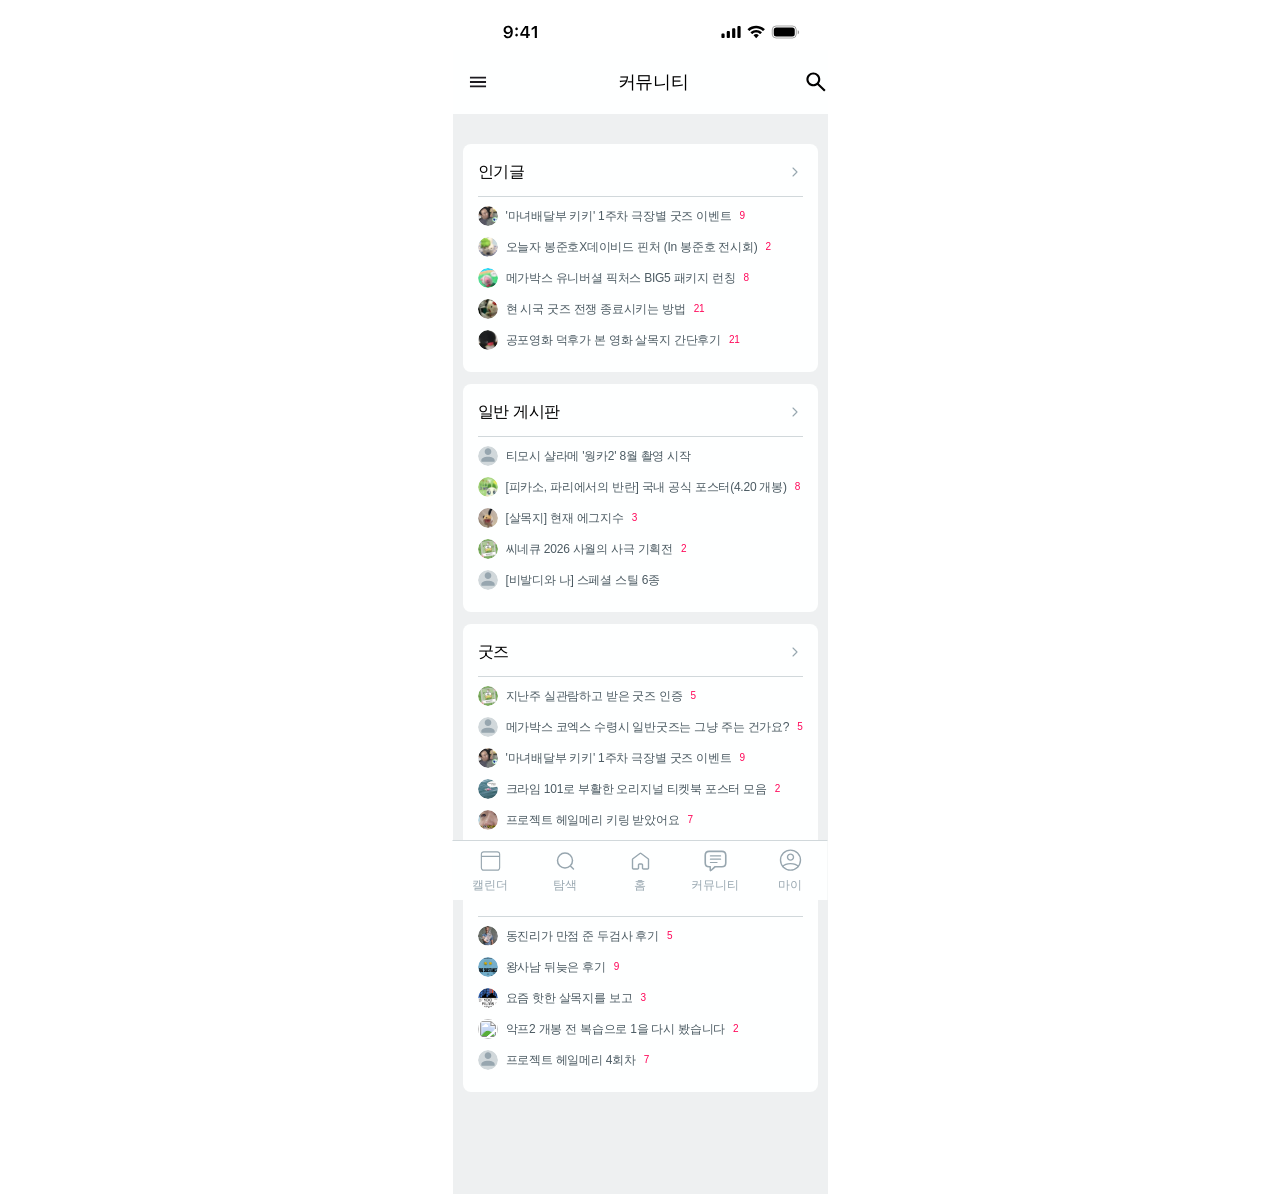
==== community.html @ 3bbf2a90 "design:남은페이지까지 마무리" ====
<!doctype html>
<html lang="ko">
  <head>
    <meta charset="UTF-8" />
    <meta name="viewport" content="width=device-width, initial-scale=1.0" />
    <title>커뮤니티</title>

    <link rel="stylesheet" href="css/style.css" />
    <link
      rel="stylesheet"
      as="style"
      crossorigin
      href="https://cdn.jsdelivr.net/gh/orioncactus/pretendard@v1.3.9/dist/web/static/pretendard.min.css"
    />
  </head>
  <body>
    <section class="community-page">
      <div class="status-bar">
        <img src="assets/icons/statusbar.svg" alt="" class="status-bar" />
      </div>

      <header class="community-header">
        <button type="button" class="menu-btn" aria-label="메뉴">
          <img src="assets/icons/ham.svg" alt="" />
        </button>
        <h1>커뮤니티</h1>

        <button type="button" class="search-btn" aria-label="검색">
          <img src="assets/icons/search2.svg" alt="" />
        </button>
      </header>

      <main class="community-content">
        <section class="board-card popular-card">
          <div class="board-title-row">
            <h2>인기글</h2>
            <a href="#" aria-label="인기글 더보기">
              <img src="assets/icons/chevron-right.svg" alt="" />
            </a>
          </div>

          <ul class="post-list">
            <li>
              <img src="assets/icons/user-2.svg" alt="" class="user-icon" />
              <p>'마녀배달부 키키' 1주차 극장별 굿즈 이벤트</p>
              <span>9</span>
            </li>
            <li>
              <img src="assets/icons/user-3.svg" alt="" class="user-icon" />
              <p>오늘자 봉준호X데이비드 핀처 (In 봉준호 전시회)</p>
              <span>2</span>
            </li>
            <li>
              <img src="assets/icons/user-4.svg" alt="" class="user-icon" />
              <p>메가박스 유니버셜 픽처스 BIG5 패키지 런칭</p>
              <span>8</span>
            </li>

            <li>
              <img src="assets/icons/user-5.svg" alt="" class="user-icon" />
              <p>현 시국 굿즈 전쟁 종료시키는 방법</p>
              <span>21</span>
            </li>

            <li>
              <img src="assets/icons/user-6.svg" alt="" class="user-icon" />
              <p>공포영화 덕후가 본 영화 살목지 간단후기</p>
              <span>21</span>
            </li>
          </ul>
        </section>

        <section class="board-card general-card">
          <div class="board-title-row">
            <h2>일반 게시판</h2>
            <a href="#" aria-label="일반 게시판 더보기">
              <img src="assets/icons/chevron-right.svg" alt="" />
            </a>
          </div>

          <ul class="post-list">
            <li>
              <img src="assets/icons/user-7.svg" alt="" class="user-icon" />
              <p>티모시 샬라메 '웡카2' 8월 촬영 시작</p>
            </li>
            <li>
              <img src="assets/icons/user-8.svg" alt="" class="user-icon" />
              <p>[피카소, 파리에서의 반란] 국내 공식 포스터(4.20 개봉)</p>
              <span>8</span>
            </li>
            <li>
              <img src="assets/icons/user-9.svg" alt="" class="user-icon" />
              <p>[살목지] 현재 에그지수</p>
              <span>3</span>
            </li>

            <li>
              <img src="assets/icons/user-10.svg" alt="" class="user-icon" />
              <p>씨네큐 2026 사월의 사극 기획전</p>
              <span>2</span>
            </li>

            <li>
              <img src="assets/icons/user-7.svg" alt="" class="user-icon" />
              <p>[비발디와 나] 스페셜 스틸 6종</p>
            </li>
          </ul>
        </section>
        <section class="board-card goods-card">
          <div class="board-title-row">
            <h2>굿즈</h2>
            <a href="#" aria-label=" 굿즈 더보기">
              <img src="assets/icons/chevron-right.svg" alt="" />
            </a>
          </div>

          <ul class="post-list">
            <li>
              <img src="assets/icons/user-10.svg" alt="" class="user-icon" />
              <p>지난주 실관람하고 받은 굿즈 인증</p>
              <span>5</span>
            </li>
            <li>
              <img src="assets/icons/user-7.svg" alt="" class="user-icon" />
              <p>메가박스 코엑스 수령시 일반굿즈는 그냥 주는 건가요?</p>
              <span>5</span>
            </li>
            <li>
              <img src="assets/icons/user-2.svg" alt="" class="user-icon" />
              <p>'마녀배달부 키키' 1주차 극장별 굿즈 이벤트</p>
              <span>9</span>
            </li>

            <li>
              <img src="assets/icons/user-12.svg" alt="" class="user-icon" />
              <p>크라임 101로 부활한 오리지널 티켓북 포스터 모음</p>
              <span>2</span>
            </li>

            <li>
              <img src="assets/icons/user-13.svg" alt="" class="user-icon" />
              <p>프로젝트 헤일메리 키링 받았어요</p>
              <span>7</span>
            </li>
          </ul>
        </section>

        <section class="board-card review-card">
          <div class="board-title-row">
            <h2>영화 후기</h2>
            <a href="#" aria-label=" 후기 더보기">
              <img src="assets/icons/chevron-right.svg" alt="" />
            </a>
          </div>

          <ul class="post-list">
            <li>
              <img src="assets/icons/user-17.svg" alt="" class="user-icon" />
              <p>동진리가 만점 준 두검사 후기</p>
              <span>5</span>
            </li>
            <li>
              <img src="assets/icons/user-14.svg" alt="" class="user-icon" />
              <p>왕사남 뒤늦은 후기</p>
              <span>9</span>
            </li>
            <li>
              <img src="assets/icons/user-15.svg" alt="" class="user-icon" />
              <p>요즘 핫한 살목지를 보고</p>
              <span>3</span>
            </li>

            <li>
              <img src="assets/icons/user-16.svg" alt="" class="user-icon" />
              <p>악프2 개봉 전 복습으로 1을 다시 봤습니다</p>
              <span>2</span>
            </li>

            <li>
              <img src="assets/icons/user-7.svg" alt="" class="user-icon" />
              <p>프로젝트 헤일메리 4회차</p>
              <span>7</span>
            </li>
          </ul>
        </section>
      </main>
    </section>
    <nav class="bottom-nav">
      <a href="#" class="bottom-nav-item">
        <img src="assets/icons/calendar-icon.svg" alt="" />
        <span>캘린더</span>
      </a>

      <a href="recommend.html" class="bottom-nav-item">
        <img src="assets/icons/search-icon.svg" alt="" />
        <span>탐색</span>
      </a>

      <a href="home.html" class="bottom-nav-item">
        <img src="assets/icons/home-icon.svg" alt="" />
        <span>홈</span>
      </a>

      <a href="community.html" class="bottom-nav-item">
        <img src="assets/icons/text-bubble-icon.svg" alt="" />
        <span>커뮤니티</span>
      </a>

      <a href="my.html" class="bottom-nav-item">
        <img src="assets/icons/profile-icon.svg" alt="" />
        <span>마이</span>
      </a>
    </nav>
  </body>
</html>
---- css/style.css ----
@import url("https://cdn.jsdelivr.net/gh/orioncactus/pretendard@v1.3.9/dist/web/static/pretendard.min.css");

/* 디자인 토큰 */
:root {
  /* colors */
  /* primary */
  --pink-100: #ffd1e0;
  --pink-200: #ff9ebe;
  --pink-300: #ff6b9c;
  --pink-400: #ff3388;
  --pink-500: #ff0558;
  --pink-600: #d10045;

  --pink-700: #9e0034;
  --pink-800: #6b0024;
  --pink-900: #380013;

  /* secondary */
  --green-100: #feffff;
  --green-200: #d2f6f8;
  --green-300: #a6edf1;
  --green-400: #7ae4ea;
  --green-500: #4edce3;
  --green-600: #23d2db;
  --green-700: #1ca8af;
  --green-800: #157e83;
  --green-900: #0e5457;

  /* neutral */
  --neutral-50: #f5f5f5;
  --neutral-100: #eef0f1;
  --neutral-200: #d1d8db;
  --neutral-300: #b4bfc5;
  --neutral-400: #97a6af;
  --neutral-500: #7a8e99;
  --neutral-600: #62747e;
  --neutral-700: #4b5a62;
  --neutral-800: #353f45;
  --neutral-900: #1f2528;

  /* semantic */
  --error-default: #ff4d4d;
  --error-bg: #ffe5e5;
  --error-text: #b34d4d;
  --warning-default: #ff9933;
  --warning-bg: #fff2e5;
  --warning-text: #f2800d;
  --success-default: #4caf50;
  --success-bg: #eaf6eb;
  --sucesss-text: #3d8b40;
  --accent-default: #e61e60;
  --accent-soft: #f07aa1;
  --accent-text: #bc154c;
  --caution-default: #ffe91d;
  --caution-bg: #fffacf;
  --caution-text: #000;
  --info-default: #3184df;
  --info-bg: #e2edfa;
  --info-text: #175293;

  /* spacing */
  --spacing-4: 4px;
  --spacing-8: 8px;
  --spacing-12: 12px;
  --spacing-16: 16px;
  --spacing-20: 20px;
  --spacing-24: 24px;

  /* font size */
  --size-xxs: 8px;
  --size-xs: 10px;
  --size-sm: 12px;
  --size-md: 14px;
  --size-lg: 16px;
  --size-xl: 18px;
  --size-2xl: 20px;
  --size-2xl: 22px;
  --size-3xl: 24px;
  --size-4xl: 26px;
  --size-5xl: 28px;
  --size-6xl: 30px;
  --size-7xl: 32px /* System Token */ /* Background */
    --color-bg-primary: var(--gray-50);
  --color-bg-inverse: var(--gray-900);

  /* Text */
  --color-text-primary: var(--gray-900);
  --color-text-inverse: var(--gray-50);

  /* responsive */
  /* layout spacing */
  --layout-padding-sm: 16px;
  --layout-padding-md: 24px;

  /* container */
  --container-max: 1280px;
}

/* typography */
.heading-1 {
  font-size: var(--size-5xl);
  font-weight: 700;
  line-height: 30px;
  letter-spacing: -0.02em;
}
.heading-2 {
  font-size: var(--size-3xl);
  font-weight: 600;
  line-height: 36px;
  letter-spacing: -0.02em;
}
.heading-3 {
  font-size: var(--size-xl);
  font-weight: 500;
  line-height: 26px;
  letter-spacing: -0.02em;
}
.body {
  font-size: var(--size-lg);
  font-weight: 400;
  line-height: 24px;
  letter-spacing: -0.02em;
}
.caption {
  font-size: var(--size-md);
  font-weight: 400;
  line-height: 20px;
  letter-spacing: -0.02em;
}

.sm {
  font-size: var(--size-sm);
  font-weight: 400;
  line-height: 16px;
  letter-spacing: -0.02em;
}

.xs {
  font-size: var(--size-xs);
  font-weight: 400;
  line-height: 12px;
  letter-spacing: -0.02em;
}

.xxs {
  font-size: var(--size-xxs);
  font-weight: 400;
  line-height: 10px;
  letter-spacing: -0.02em;
}

/* css 리셋 */

* {
  margin: 0;
  padding: 0;
  box-sizing: border-box;
}

html {
}
body,
button {
  overflow-x: hidden;
  font-size: var(--size-md);
  color: var(--caution-text);
  background-color: var(--color-bg-primary);
  font-family: "Pretendard", sans-serif;
}
ul,
li {
  list-style: none;
}
a {
  color: inherit;
  text-decoration: none;
}

img {
  display: block;
  width: 100%;
  height: 100%;
  object-fit: cover;
  border: 0;
}
/* Component Token */
/* Layout */
.layout {
  position: relative;
  width: 100%;
  min-height: 100vh;
  display: flex;
  align-items: center;
  flex-direction: column;
}

.container {
  position: relative;
  width: 100%;
  max-width: var(--container-max);
  flex: 1;
  padding: 0 16px;
  background-color: #feffff;
}

.card-container {
  display: grid;
  grid-template-columns: 1fr;
  gap: var(--spacing-16);
}
/* .thumbnail {
  overflow: hidden;
  /* min-width: 350px; */
/* min-height: 320px; 
  aspect-ratio: 350/320;
  border-radius: var(--spacing-4);
} */

/* .card-thumbnail {
  overflow: hidden;
  aspect-ratio: 115/165;
} */

@media screen and (min-width: 768px) {
  .container {
    padding: 0 24px;
  }
  /* 
  .card-container {
    grid-template-columns: repeat(3, 1fr);
    gap: var(--spacing-20);
  } */
}
@media screen and (min-width: 1024px) {
  .container {
    padding: 0 40px;
  }
}

/* button */
/* .btn { */
/* 기본 스타일 제거 */
/* appearance: none;
  -webkit-appearance: none;
  -moz-appearance: none;

  border: none;
  background: none;
  padding: 0;
  margin: 0; */
/* cursor: pointer; */
/* background-color: var(--pink-500);
  color: var(--neutral-100);
  padding: var(--spacing-16) var(--spacing-12);
  border-radius: var(--spacing-12);
  width: 100%;
  font-weight: 500;
}
button:focus-visible {
  outline: 2px solid #523dee;
  outline-offset: 2px;
} */

/* 비활성 상태 */
/* button:disabled {
  opacity: 0.5;
  cursor: not-allowed;
} */

.login-wrap {
  width: 100%;
  max-width: 375px;
  min-height: 812px;
  margin: 0 auto;
  background: #e80e57;
}

.hero {
  position: relative;
  height: 610px;
  background:
    linear-gradient(180deg, rgba(0, 0, 0, 0) 0%, rgba(0, 0, 0, 0.2) 89%),
    #f0065d;
  display: flex;
  flex-direction: column;
  align-items: center;
}

.login-title {
  color: var(--green-100);
  margin-top: 83px;
}
.logo {
  margin-top: 116px;
  display: flex;
  flex-direction: column;
  align-items: center;
}
.hero-logo {
  width: 200px;
  height: 160px;
  object-fit: contain;
  display: block;
}
.hero-login-text {
  margin: 0;
  width: 100%;
  text-align: center;
  color: var(--green-100);
}

.login-actions {
  background: #ffffff;
  padding: 18px 18px 16px 18px;
}

.login-btn {
  width: 100%;
  max-width: 345px;
  height: 40px;
  border: none;
  border-radius: var(--spacing-4);
  display: flex;
  align-items: center;
  justify-content: center;
  position: relative;
  font-size: 12px;
  font-weight: 700;
  cursor: pointer;
  margin: 0 auto 8px;
}
.login-btn.kakao {
  background: var(--caution-default);
  color: (var(--caution-text));
}
.btn-icon {
  position: absolute;
  left: 10px;
  width: 16px;
  height: 15px;
}

.login-btn span {
  display: inline-block;
}
.login-btn.google,
.login-btn.email {
  background: #ffffff;
  color: var(--caution-text);
  border: 0.5px solid var(--neutral-300);
}
.login-btn.option {
  background: #ffffff;
}

/* onboarding */
.onboarding {
  width: 100%;
  max-width: 375px;
  min-height: 812px;
  margin: 0 auto;
  background: #ffffff;
  display: flex;
  flex-direction: column;
  align-items: center;
  text-align: center;
}

.status-bar {
  width: 100%;
  /* align-self: stretch; */
  padding: 0 14px;
}

.status-bar img {
  display: block;
  width: 100%;
  height: auto;
}
.onboarding-logo {
  width: 234px;
  height: auto;
  /* object-fit: contain; */
  display: block;
}
.onboarding-title {
  margin-top: 39px;
}

.onboarding-text {
  color: var(--neutral-500);
}

.onboarding-actions {
  width: 100%;
  margin-top: 86px;
  display: flex;
  flex-direction: column;
  gap: 16px;
  padding: 0 17px 0 18px;
}

.signup,
.guest {
  width: 100%;
  height: 48px;
  border: none;
  border-radius: var(--spacing-24);
  font-size: var(--size-xl);
  font-weight: 400;
  line-height: 24px;
  letter-spacing: -0.02em;
}

.signup {
  background: var(--pink-500);
  color: var(--green-100);
}

.guest {
  background: var(--green-100);
  color: var(--caution-text);
}

/* signup */
.signup-page {
  width: 100%;
  max-width: 375px;
  min-height: 812px;
  margin: 0 auto;
  padding: 0 20px 101px;
  background: #ffffff;
}
.signup-title {
  text-align: center;
  margin-top: 30px;
}
.signup-form {
  margin-top: 30px;
}
.form-group + .form-group {
  margin-top: 10px;
}
.form-label {
  display: block;
  font-size: var(--size-md);
  font-weight: 300;
  line-height: 20px;
  letter-spacing: -0.02em;
}
.password-wrap {
  position: relative;
}

.password-wrap.form-input {
  padding-right: 6px;
}
.toggle-password {
  display: none;
  position: absolute;
  top: 50%;
  right: 12px;
  transform: translateY(-50%);
  border: none;
  background: transparent;
  color: var(--neutral-500);
  font-size: var(--size-sm);
  cursor: pointer;
}

.eye-icon {
  display: block;
  width: 16px;
  height: 16px;
}

.password-wrap.has-value .toggle-password {
  display: block;
}
.form-input {
  width: 100%;
  height: 40px;
  border: none;
  border-radius: var(--spacing-4);
  background: var(--neutral-100);
  padding-left: 6px;
  color: var(--caution-text);
  font-size: var(--size-sm);
  line-height: 16px;
  letter-spacing: -0.02em;
}

.form::placeholder {
  color: var(--neutral-400);
}
.form-input:focus {
  outline: none;
  border: 1px solid var(--pink-500);
  background: #ffffff;
}
.input-row {
  display: grid;
  grid-template-columns: 1fr 120px;
  gap: 21px;
}

/* .form-btn:disabled,
.submit-btn:disabled {
  height: 40px;
  border-radius: var(--spacing-4);
  background: var(--green-100);
  color: var(--caution-text);
  cursor: not-allowed;
  border: none;
} */

.form-btn:not(:disabled),
.submit-btn:not(:disabled) {
  background: var(--pink-500);
  color: var(--green-100);
  cursor: pointer;
  border: none;
  border-radius: var(--spacing-4);
}

.submit-btn {
  width: 100%;
  height: 48px;
  margin-top: 66px;
  border: none;
  border-radius: var(--spacing-4);
  background: var(--neutral-100);
  color: var(--neutral-400);
  font-size: 16px;
  font-weight: 400;
  line-height: 24px;
  letter-spacing: -0.02em;
}
.password-message,
.email-message,
.birth-message,
.phone-message,
.password-rule-message {
  margin-top: 6px;
  font-size: 12px;
  color: var(--pink-500);
  text-align: left;
}

/* home */

.home {
  width: 100%;
  max-width: 375px;
  min-height: 100vh;
  margin: 0 auto;
  padding-bottom: 72px;
  background: var(--green-100);
}
.status-bar {
  padding: 0;
}
.status-bar img {
  width: 100%;
  display: block;
  height: auto;
}

.home-header {
  position: relative;
  height: 30px;
  display: flex;
  align-items: center;
  justify-content: center;
}

.home-title {
  color: #000;
  font-size: var(--size-xl);
  font-weight: 600;
}
.alarm-btn {
  position: relative;
  left: 146px;
  border: none;
  background: none;
  padding: 4;
  cursor: pointer;
}

.alarm-btn img {
  display: block;
  width: 16px;
  height: 18px;
}

.home-main {
}

.hero-banner {
  position: relative;
  margin: 8px 12px 0 13px;
  border-radius: var(--spacing-4);
  overflow: hidden;
}
.hero-banner-image {
  display: block;
  width: 100%;
  height: 320px;
  object-fit: cover;
}

.hero-banner-content {
  position: absolute;
  inset: 0;
  z-index: 1;
  display: flex;
  flex-direction: column;
  align-items: center;
  justify-content: center;
}

.hero-poster {
  width: 115px;
  height: 165px;
  border-radius: var(--spacing-4);
  object-fit: cover;
}

.hero-text {
  position: absolute;
  left: 15px;
  bottom: 17px;
  color: var(--green-100);
}
.hero-title {
  font-size: var(--size-lg);
  font-weight: 500;
  line-height: 24px;
  letter-spacing: -0.02em;
}
.star-icon {
  width: 12px;
  height: 12px;
  display: block;
  transform: translateY(1px);
}

.hero-desc {
  font-size: var(--size-sm);
  font-weight: 300;
  line-height: 16px;
  letter-spacing: -0.02em;
  display: flex;
  align-items: center;
  gap: 2px;
  white-space: nowrap;
}

.quick-menu {
  display: grid;
  grid-template-columns: repeat(4, 1fr);
  margin: 20px 30px 0px 30px;
  gap: 60px;
}

.quick-item {
  font-family: "Pretendard", sans-serif;
  display: flex;
  flex-direction: column;
  align-items: center;
  border: none;
  background: none;
}

.quick-icon {
  width: 34px;
  height: 34px;
  aspect-ratio: 1/1;
  height: auto;
  object-fit: contain;
}

.quick-item span {
  font-size: 10px;
  line-height: 12px;
  letter-spacing: -0.02em;
  /* align-items: center; */
  /* justify-content: center; */
}

.movie-section {
  margin: 40px 0 0 15px;
}

.section-header {
  display: flex;
  align-items: center;
  justify-content: space-between;
}

.section-title {
  font-size: var(--size-lg);
  font-weight: 500;
  line-height: 24px;
  letter-spacing: -0.02em;
}

.section-more-btn {
  border: none;
  background: none;
  padding: 6px 9px 6px 9px;
  cursor: pointer;
}

.section-more-icon {
  display: block;
  width: 6px;
  height: 12px;
}
.movie-list {
  display: flex;
  gap: 7px;
  margin-top: 12px;
  overflow-x: auto;
  scrollbar-width: none;
}

.movie-list::-webkit-scrollbar {
  display: none;
}

.movie-card {
  flex: 0 0 110px;
}

.movie-thumbnail {
  position: relative;
  width: 100%;
  aspect-ratio: 110/160;
  border-radius: var(--spacing-4);
  overflow: hidden;
}

.movie-rank {
  position: absolute;
  left: 5px;
  bottom: 5px;
  width: 35px;
  height: 20px;
  z-index: 1;
}

.movie-poster {
  display: block;
  width: 100%;
  height: 100%;
  object-fit: cover;
}

.movie-title {
  margin-top: 4px;
  font-size: var(--size-md);
  font-weight: 300;
  line-height: 20px;
  letter-spacing: -0.02em;
}

.movie-info {
  font-size: var(--size-sm);
  font-weight: 300;
  line-height: 16px;
  letter-spacing: -0.02em;
  display: flex;
}

.upcoming-section {
  margin: 40px 15px 0px 15px;
}

.upcoming-card {
  flex: 0 0 110px;
}
.upcoming-thumbnail {
  position: relative;
  width: 100%;
  aspect-ratio: 110px / 160px;
  border-radius: 4px 4px 0 0;
  overflow: hidden;
}

.upcoming-overlay {
  position: absolute;
  left: 0;
  right: 0;
  bottom: 0;
  height: 25px;
  background: #07292b;
  display: flex;
  align-items: center;
  justify-content: space-between;
  border-radius: 0 0 4px 4px;
}

.wish-btn {
  border: none;
  background: none;
  padding: 3px;
  display: flex;
  /* align-items: center;
  justify-content: center; */
  cursor: pointer;
}

.wish-icon {
}

.wish-count {
  font-size: var(--size-sm);
  font-weight: 300;
  line-height: 16px;
  letter-spacing: -0.02em;
  color: var(--green-100);
  padding-right: 5px;
}

.upcoming-date {
  font-size: var(--size-sm);
  font-weight: 300;
  line-height: 16px;
  letter-spacing: -0.02em;
  color: var(--pink-500);
}
/* news */
.news-section {
  margin: 40px 15px 0px 15px;
}

.news-card {
  margin-top: 10px;
  border-radius: var(--spacing-4);
  overflow: hidden;
}
.news-image {
  display: block;
  width: 100%;
  height: 190px;
  object-fit: cover;
}
.news-content {
}
.news-category-row {
  display: flex;
  align-items: center;
  margin-top: 10px;
}

.news-category-icon {
  width: 18px;
  height: 18px;
  display: block;
}
.news-category {
  /* font-size: var(--size-sm);
  font-weight: 300;
  line-height: 16px;
  letter-spacing: -0.02em; */
  color: var(--neutral-700);
}

.news-title-row {
  display: flex;
  align-items: center;
}
.news-title-icon {
  width: 18px;
  height: 18px;
}
.news-desc {
  color: var(--neutral-700);
}

/* comment */
.comment-section {
  margin: 40px 15px 0px 15px;
}

.comment-list {
  display: flex;
  gap: 10px;
  overflow-x: auto;
  scrollbar-width: none;
}

.comment-list::-webkit-scrollbar {
  display: none;
}
.comment-card {
  margin-top: 10px;
  flex: 0 0 95%;
  border: 1px solid var(--neutral-200);
  border-radius: var(--spacing-4);
  background: var(--neutral-50);
  height: 165px;
}

.comment-top {
  display: flex;
  align-items: center;
  justify-content: space-between;
}
.comment-user {
  display: flex;
  align-items: center;
  margin: 10px 0 0 10px;
  gap: 4px;
}
.comment-profile {
  width: 20px;
  height: 20px;
  display: block;
}

.comment-rating {
  display: flex;
  align-items: center;

  margin-right: 10px;
}

.rating--star {
  width: 12px;
  height: 12px;
  display: block;
}

.comment-middle {
  display: flex;
  align-items: flex-start;
  gap: 10px;
  margin: 10px 0 0 10px;
}

.comment-poster {
  width: 50px;
  height: 75px;
  object-fit: cover;
  display: block;
  border-radius: var(--spacing-4);
}

.comment-content {
  display: flex;
  flex-direction: column;
  justify-content: center;
}

.comment-movie-title {
  font-weight: 500;
}

.comment-text {
  color: var(--neutral-600);
}
.comment-divider {
  width: 320px;
  margin: 10px auto;
  border-top: 1px solid var(--neutral-200);
}
.comment-bottom {
  margin: 10px 0 0 10px;

  display: flex;
  align-items: center;
}
.comment-meta-btn {
  display: flex;
  align-items: center;
  gap: 3px;
  padding: 2px;
  cursor: pointer;
  border: none;
}

.comment-meta-icon {
  width: 14px;
  height: 14px;
  display: block;
}

.comment-meta-btn span {
  font-size: var(--size-xs);
  font-weight: 300;
  line-height: 12px;
  letter-spacing: -0.02em;
  color: var(--neutral-500);
}

/* event */
.event-section {
  margin: 40px 15px 0px 15px;
}

.event-card {
  margin-top: 15px;
  overflow: hidden;
}
.event-image {
  border-radius: 4px 4px 0 0;
  display: block;
  width: 100%;
  aspect-ratio: 340/165;
  object-fit: cover;
  border: 1px solid var(--neutral-200);
  border-bottom: none;
}
.event-banner-btn {
  position: relative;
  width: 100%;
  height: 35px;
  background: var(--green-700);
  display: flex;
  align-items: center;
  justify-content: space-between;
  border-radius: 0 0 4px 4px;
  border: none;
  padding: 10px;
}

.event-banner-text {
  color: var(--green-100);
  /* padding: 10px; */
}
.event-banner-icon {
  width: 24px;
  height: 24px;
}
/* recommend */

.recommend-cta {
  padding: 0 106px;
  text-align: center;
}

.recommend-cta-title {
  margin-top: 70px;
  font-size: 16px;
  font-weight: 600;
  line-height: 24px;
  letter-spacing: -0.02em;
}

.recommend-cta-btn {
  width: 115px;
  height: 35px;
  border: none;
  border-radius: var(--spacing-4);
  color: var(--green-100);
  background: var(--pink-500);
  cursor: pointer;
  display: block;
  margin: 15px 130px 180px 130px;
}
.bottom-bar {
  position: fixed;
  width: 100%;
  height: 60px;
  max-width: 375px;

  z-index: 1100;
  left: 50%;
  bottom: 0;
  transform: translateX(-50%);
}
.bottom-bar-image {
  display: block;
  width: 100%;
  height: 60px;
}

/* home-second */
.modal-overlay {
  position: fixed;
  inset: 0;
  background: rgba(0, 0, 0, 0.2);
  backdrop-filter: blur(4px);
  -webkit-backdrop-filter: blur(4px);
  display: flex;
  align-items: center;
  justify-content: center;
  z-index: 1000;
}
.login-modal {
  width: 270px;
  height: 120px;
  border-radius: 14px;
  background: var(--green-100);
  overflow: hidden;
}
.login-modal-text {
  padding: 19px 16px 15px 16px;
  text-align: center;
  color: var(--neutral-900);
}
.login-modal-btn {
  width: 100%;
  height: 44px;
  border: none;
  border-top: 0.5px solid rgba(128, 128, 128, 0.55);
  color: var(--info-text);
  font-weight: 400;
}

/* recommend */
.recommend-page {
  width: 100%;
  max-width: 375px;
  min-height: 100vh;
  margin: 0 auto;
}

.rec-header {
  height: 30px;
  padding: 0 0 0 15px;
  display: flex;
  align-items: center;
  gap: 5px;
}
.back-btn {
  border: none;
  background: none;
  padding: 0px;
  width: 20px;
  height: 20px;
  display: flex;
  align-items: center;
  justify-content: center;
}
.back-btn img {
  width: 16px;
  height: 16px;
  display: block;
  object-fit: contain;
}

.rec-header h1 {
  font-size: 18px;
  font-weight: 500;
}

.rec-tabs {
  width: 100%;
  display: flex;
  border-bottom: 1px solid var(--neutral-200);
  margin-top: 25px;

  height: 30px;
}

.rec-tab {
  flex: 1;
  height: 30px;
  margin: 0;
  padding: 0;
  overflow: hidden;
  border: 0;
  background: transparent;

  position: relative;

  display: flex;
  justify-content: center;
  align-items: center;
}

.rec-tab.active::after {
  content: "";
  position: absolute;
  left: 0;
  bottom: -1px;

  width: 100%;
  height: 2px;
  background: #000;
}
/* 
.rec-tabs > button {
  flex: 1;
  border: none;
  position: relative;
  display: flex;
  height: 30px;
  margin: 0;
  padding: 0;
  justify-content: center;
  align-items: center;
}

.rec-tabs > button.rec-tab-active::after {
  width: 100%;
  content: "";
  position: absolute;
  left: 0;
  bottom: -1px;

  height: 2px;
  background: #000;
} */

.rec-filter {
  display: flex;
  gap: 10px;
  padding: 15px 0px 15px 15px;
}
.rec-filter button {
  display: flex;
  align-items: center;
  justify-content: center;
  width: 80px;
  height: 30px;
  border: none;
  border-radius: var(--spacing-8);
  background: var(--neutral-50);
  color: var(--neutral-800);
}

.rec-filter button img {
  width: 16px;
  height: 12px;
}

.rec-toggle {
  display: flex;
  align-items: center;
  gap: 6px;
  padding: 0px 0 0 15px;
}
.rec-toggle input {
  display: none;
}

.toggle-text {
  display: flex;
}
.toggle-ui {
  position: relative;
  width: 30px;
  height: 15px;
  border-radius: var(--spacing-8);
  background: #d9d9d9;
}

.toggle-ui::before {
  content: "";
  position: absolute;
  width: 11px;
  height: 11px;
  left: 2px;
  top: 2px;
  border-radius: 50%;
  background: var(--green-100);
  transition: 0.2s;
}
.rec-toggle input:checked + .toggle-ui {
  background: var(--info-default);
}

.rec-toggle input:checked + .toggle-ui::before {
  transform: translateX(14px);
}

.rec-title {
  padding: 28px 0 15px 15px;
  font-size: 18px;
  font-weight: 600;
  line-height: 26px;
  letter-spacing: -0.02em;
}

.rec-list {
  display: flex;
  flex-direction: column;
  gap: 15px;
  padding: 0 15px;
}

.rec-card {
  border: 1px solid var(--neutral-200);
  border-radius: var(--spacing-8);
  overflow: hidden;
  background: var(--neutral-50);
}

.rec-thumb {
  position: relative;
  height: 195px;
}

.rec-thumb img {
  width: 100%;
  height: 100%;
  display: block;
  object-fit: cover;
  border: none;
  border-radius: 8px 8px 0 0;
}
.score-badge {
  position: absolute;
  left: 15px;
  bottom: 15px;
  width: 65px;
  height: 20px;
  display: flex;
  overflow: hidden;
  border-radius: var(--spacing-4);
}

.score-badge span {
  width: 50%;
  display: flex;
  align-items: center;
  justify-content: center;
}

.score-badge span:first-child {
  background: var(--green-100);
  color: var(--pink-500);
  font-size: var(--size-sm);
  font-weight: 300;
  line-height: 16px;
  letter-spacing: -0.02em;
}
.score-badge span:last-child {
  background: var(--pink-500);
  color: var(--green-100);
  font-size: var(--size-sm);
  font-weight: 300;
  line-height: 16px;
  letter-spacing: -0.02em;
}

.rec-card-body {
  padding: 15px 15px 25px 15px;
  display: flex;
  justify-content: space-between;
  align-items: flex-start;
}

.rec-card-body h3 {
  font-size: var(--size-lg);
  font-weight: 400;
  line-height: 24px;
  letter-spacing: -0.02em;
}

.rec-card-body p {
  color: var(--neutral-400);
}

.bookmark-btn {
  width: 16px;
  height: 16px;
  border: none;
  background: none;
}

.reason-list {
  padding: 0 20px 28px 20px;
  display: flex;
  flex-direction: column;
  gap: 14px;
}

.reason-list li {
  display: flex;
  align-items: center;
  gap: 5px;
  font-size: var(--size-sm);
  font-weight: 300;
  line-height: 16px;
  letter-spacing: -0.02em;
  color: var(--neutral-600);
}

.user-icon {
  flex-shrink: 0;
  width: 22px;
  height: 22px;
  border-radius: 999px;
  display: inline-flex;
  align-items: center;
  justify-content: center;
}
.reason-icon-tag {
  flex-shrink: 0;
  width: 22px;
  height: 22px;
  border-radius: 999px;
  display: inline-flex;
  align-items: center;
  justify-content: center;
  background-color: var(--pink-500);
  color: var(--green-100);
  font-size: var(--size-lg);
}
.tag-cta {
  padding: 114px 16px 0;
  text-align: center;
}

.tag-cta p {
  font-size: 16px;
  font-weight: 400;
  color: #111;
  margin-bottom: 14px;
}

.tag-cta button {
  width: 115px;
  height: 35px;
  border: 0;
  border-radius: 4px;
  background: var(--pink-500);
  color: var(--green-100);
  font-size: 14px;
  font-weight: 400;
  margin-bottom: 90px;
}

/* detail=page */
.detail-page {
  width: 100%;
  max-width: 375px;
  min-height: 100vh;
  margin: 0 auto;
  padding-bottom: 90px;
  background-color: var(--neutral-100);
}

.detail-hero {
  position: relative;
  height: 200px;
  overflow: hidden;
}

.hero-bg {
  width: 100%;
  height: 100%;
  display: block;
  object-fit: cover;
}

.hero-top {
  position: absolute;
  top: 0px;
  left: 0px;
  right: 0px;
}
.status-bar {
  width: 100%;
  display: block;
}
.hero-nav {
  padding: 0 15px;
  display: flex;
  justify-content: space-between;
  align-items: center;
}
.hero-nav button {
  border: none;
  padding: 4px;
}
.hero-nav img {
  width: 16px;
  height: 16px;
}

.poster-img {
  width: 65px;
  height: 95px;
  border-radius: 4px;
  object-fit: cover;
}
.hero-info {
  position: absolute;
  left: 15px;
  bottom: 15px;
  z-index: 2;
  display: flex;
  align-items: flex-end;
  gap: 6px;
}
.movie-title-box h1 {
  font-size: var(--size-lg);
  font-weight: 400;
  line-height: 24px;
  letter-spacing: -0.02em;
  color: var(--green-100);
}
.movie-title-box p {
  font-size: var(--size-xs);
  font-weight: 300;
  line-height: 12px;
  letter-spacing: -0.02em;
  color: var(--neutral-400);
}

.rating-section {
  background-color: var(--green-100);
  margin-bottom: 15px;
}

.rating-section p {
  height: 35px;
  padding: 0 15px;
  display: flex;
  align-items: center;
  gap: 2px;
  border-bottom: 0.5px solid var(--neutral-200);
}
.expected {
  color: var(--pink-500);
}

.average {
  color: var(--neutral-600);
}
.rating-star {
  width: 8px;
  height: 8px;
  display: inline-flex;
  vertical-align: 1px;
}
.star-box {
  height: 75px;
  position: relative;
  flex-direction: column;
  /* padding: 0 105px 15px 104px; */
  align-items: center;
  justify-content: center;
  display: flex;
}

.stars {
  display: flex;
  align-items: center;
  justify-content: center;
  flex-direction: row;
}

.stars img {
  width: 30px;
  height: 30px;
  display: block;
}
.star-box span {
  display: inline;
  align-items: center;
  margin-bottom: 5px;
  color: var(--neutral-400);
}

.star-box::after {
  content: "";
  position: absolute;
  left: 13px;
  right: 12px;
  bottom: 0;
  height: 0.5px;
  background: var(--neutral-200);
}
.action-menu {
  height: 60px;
  display: grid;
  grid-template-columns: repeat(4, 1fr);
  align-items: center;
  text-align: center;

  justify-content: center;
}

.action-menu li {
  font-size: var(--size-xs);
  font-weight: 300;
  line-height: 12px;
  letter-spacing: -0.02em;
}

.action-menu span {
  color: var(--neutral-400);
}
.action-menu button {
  width: 100%;
  height: 100%;
  border: none;
  display: flex;
  align-items: center;
  justify-content: center;
  flex-direction: column;
  gap: 2px;
}

.action-menu img {
  width: 20px;
  height: 20px;
  object-fit: contain;
}

.detail-section {
  margin-top: 15px;
  background: var(--green-100);
  border-bottom: 1px solid var(--neutral-200);
  padding: 15px;
}

.detail-section h2 {
  font-weight: 500;
  margin-bottom: 15px;
}

.detail-section p {
}
.reason-item {
  display: flex;
  align-items: center;
  gap: 5px;
}

.reason-item img {
  width: 22px;
  height: 22px;
}
/* .reason-item p,
.desc {
  font-size: 11px;
  font-weight: 300;
  line-height: 12px;
  letter-spacing: -0.02em;
} */

.desc {
  margin-bottom: 15px;
}
.info-list {
  display: flex;
  width: 100%;
  margin-left: -15px;
  border-top: 0.5px solid var(--neutral-200);
  overflow: hidden;
  margin-left: -16px;
  margin-right: -16px;
  width: calc(100% + 32px);
}
.info-list li {
  position: relative;
  flex-shrink: 0;
  width: auto;
  min-width: 78px;
  padding: 14px 12px 0;
}

.info-list li:not(:last-child)::after {
  content: "";
  position: absolute;
  right: 0;
  top: 18px;
  width: 1px;
  height: 28px;
  background: var(--neutral-200);
}

.info-list li span {
  display: block;
  font-size: 10px;
  line-height: 1.25;
  color: var(--neutral-500);
  white-space: nowrap;
}

.info-list li span:last-child {
  overflow: hidden;
  text-overflow: clip;
}
.watch-section {
  background: var(--green-100);
  margin-bottom: 10px;
}
.watch-section h2 {
  margin-bottom: 20px;
  font-weight: 500;
}
.watch-tab {
  position: relative;
  border-bottom: 0.5px solid var(--neutral-200);
  margin-bottom: 20px;
}
.watch-tab::after {
  content: "";
  position: absolute;
  left: 0;
  right: 0;
  bottom: 0;
  height: 1px;
  background: var(--neutral-200);
}

.watch-tab button {
  position: relative;
  z-index: 1;
  width: 60px;
  padding: 0 0 8px;
  border: 0;
  background: transparent;
  font-family: inherit;
  font-weight: 500;
}

.watch-tab button.active::after {
  content: "";
  position: absolute;
  left: 50%;
  bottom: 0;
  transform: translateX(-50%);
  width: 60px;
  height: 2px;
  background: #000;
  z-index: 3;
}
.watch-platform {
  display: flex;
  align-items: center;
  justify-content: space-between;
  margin-bottom: 20px;
}
.platform-info {
  display: flex;
  align-items: center;
  gap: 5px;
}
.platform-icon {
  width: 30px;
  height: 30px;
}
.comming-btn {
  width: 55px;
  height: 25px;
  border: 0;
  border-radius: var(--spacing-4);
  background: var(--neutral-100);
}
.notice-text {
  color: var(--neutral-400);
  margin-bottom: 13px;
}
.report-btn {
  width: 100%;
  height: 35px;
  border: 1px solid var(--neutral-200);
  border-radius: var(--spacing-4);
  color: var(--neutral-400);
}
.detail-section.cast-section {
  background: var(--green-100);
  padding-bottom: 0;
  border-bottom: none;
}

.cast-section h2 {
  font-weight: 500;
  margin-bottom: 20px;
}

.cast-list {
  margin: 0;
  padding: 0;
  list-style: none;
}
.cast-list li {
  height: 76px;
  display: flex;
  align-items: center;
  gap: 12px;
  border-bottom: 1px solid var(--neutral-200);
}
.cast-list li:last-child {
  border-bottom: none;
}

.cast-icon {
  width: 60px;
  height: 60px;
  border-radius: 4px;
  object-fit: cover;
  display: block;
  flex-shrink: 0;
}

.cast-info {
  flex: 1;
  min-width: 0;

  display: flex;
  flex-direction: column;
  gap: 6px;
}
.cast-info span:first-child {
  font-size: 12px;
  font-weight: 500;
  color: #111;

  white-space: nowrap;
  overflow: hidden;
  text-overflow: ellipsis;
}

.cast-info span:last-child {
  font-size: 10px;
  font-weight: 400;
  color: var(--neutral-400);
}
.cast-more-icon {
  width: 24px;
  height: 24px;
  object-fit: contain;
  display: block;
  flex-shrink: 0;
  color: var(--neutral-400);
}
.more-view-btn {
  width: calc(100% + 32px);
  height: 40px;
  margin-left: -16px;
  margin-right: -16px;

  border: 1px solid var(--neutral-200);

  background: var(--neutral-50);

  color: var(--neutral-600);
}
.bottom-nav {
  position: fixed;
  left: 50%;
  bottom: 0;
  transform: translateX(-50%);

  width: 100%;
  max-width: 375px;
  height: 60px;

  display: grid;
  grid-template-columns: repeat(5, 1fr);

  background: var(--green-100);
  border-top: 1px solid var(--neutral-200);
  z-index: 1000;
}
.bottom-nav-item {
  display: flex;
  flex-direction: column;
  align-items: center;
  justify-content: center;

  gap: 4px;
  text-decoration: none;
  color: var(--neutral-400);
  font-size: var(--size-sm);
  font-weight: 300;
  line-height: 16px;
  letter-spacing: -0.02em;
}

.bottom-nav-item img {
  width: 24px;
  height: 24px;
  display: block;
  object-fit: contain;
}
.bottom-nav-item.active {
  color: var(--pink-300);
}

/* community */
.community-page {
  width: 100%;
  max-width: 375px;
  min-height: 100vh;
  margin: 0 auto;
  padding-bottom: 90px;
  background: var(--neutral-100);
}

.community-header {
  height: 64px;
  padding: 19px 0;
  background: var(--green-100);

  display: flex;
  align-items: center;
  justify-content: space-between;
}

.community-header h1 {
  font-size: 18px;
  font-weight: 500;
  line-height: 26px;
  letter-spacing: -0.02em;
}

.menu-btn {
  width: 50px;
  height: 50px;
  border: 0;
  background: none;
  padding: 0;

  display: flex;
  align-items: center;
  justify-content: center;
}
.search-btn {
  width: 24px;
  height: 24px;
  border: 0;
  background: none;
  padding: 0;

  display: flex;
  align-items: center;
  justify-content: center;
}
.menu-btn img {
  width: 50px;
  height: 50px;
  display: block;
  object-fit: contain;
}
.search-btn img {
}

.community-content {
  padding: 30px 10px 0;
}
.board-card {
  background: var(--green-100);
  border-radius: 8px;
  padding: 16px 15px 22px 15px;
  margin-bottom: 12px;
}
.board-title-row {
  display: flex;
  align-items: center;
  justify-content: space-between;

  padding-bottom: 12px;
  border-bottom: 0.5px solid var(--neutral-200);
  margin-bottom: 9px;
}
.board-title-row h2 {
  font-size: var(--size-lg);
  font-weight: 500;
  line-height: 24px;
  letter-spacing: -0.02em;
}

.board-title-row a {
  width: 16px;
  height: 16px;

  display: flex;
  align-items: center;
  justify-content: center;
}
.post-list {
  display: flex;
  flex-direction: column;
  gap: 11px;
}

.post-list li {
  display: flex;
  align-items: center;
  gap: 8px;
  min-width: 0;
}
.user-icon {
  width: 20px;
  height: 20px;

  object-fit: cover;
  display: block;
  flex-shrink: 0;
}
.post-list p {
  flex: 0 1 auto;
  min-width: 0;
  font-size: var(--size-sm);
  font-weight: 400;
  line-height: 16px;
  letter-spacing: -0.02em;
  white-space: nowrap;
  overflow: hidden;
  color: var(--neutral-700);
}
.post-list span {
  flex-shrink: 0;

  color: var(--pink-500);
  font-size: var(--size-xs);
  font-weight: 400;
  line-height: 12px;
  letter-spacing: -0.02em;
}
/* my */

.mypage {
  width: 100%;
  max-width: 375px;
  min-height: 100vh;
  margin: 0 auto;
  padding-bottom: 70px;
  background: var(--neutral-100);
}
.mypage-header {
  height: 50px;
  padding: 0 16px;
  background: var(--green-100);

  display: flex;
  align-items: center;
  justify-content: flex-end;
}
.mypage-header-icons {
  display: flex;
  align-items: center;
  gap: 20px;
}

.mypage-header button {
  border: 0;
  background: none;
  padding: 0;
}
.mypage-header img {
  width: 24px;
  height: 24px;
  display: block;
}
.mypage-section {
  margin-bottom: 10px;
  padding: 15px;
}

.mypage-section h2 {
  font-size: 16px;
  font-weight: 600;
  letter-spacing: -0.02em;
  line-height: 26px;
}

.profile-section {
  padding: 0 15px 15px;
  background: var(--green-100);
  margin-bottom: 10px;
}

.profile-img {
  width: 86px;
  height: 86px;

  display: block;
  margin-bottom: 10px;
}
.profile-name-row {
  display: flex;
  align-items: center;
  gap: 5px;
  margin-bottom: 5px;
}

.profile-name-row span {
  font-size: 16px;
  font-weight: 600;
  letter-spacing: -0.02em;
  line-height: 26px;
}
.logo-icon {
  width: 24px;
  height: 24px;
  display: flex;
  align-items: center;
  justify-content: center;
}
.profile-follow {
  font-size: 10px;
  color: var(--neutral-400);
  margin-bottom: 10px;
}

.profile-follow span {
  font-size: var(--size-xs);
  font-weight: 400;
  line-height: 12px;
  letter-spacing: -0.02em;
}

.profile-follow .follow-num {
  color: var(--caution-text);
  font-weight: 600;
}
.profile-follow .divider {
  margin: 0 6px;
  color: var(--neutral-400);
}
.profile-actions {
  display: grid;
  grid-template-columns: 1fr 1fr 42px;
  gap: 8px;
  margin-bottom: 15px;
}

.profile-actions button {
  height: 40px;
  border: 1px solid var(--neutral-200);
  border-radius: 4px;
  background: var(--green-100);
}
.profile-actions-icon {
  display: flex;
  align-items: center;
  justify-content: center;
}

.profile-actions-icon img {
  width: 32px;
  height: 24px;
}
.profile-stats {
  display: grid;
  grid-template-columns: repeat(3, 1fr);
  text-align: center;
}

.profile-stats li {
  position: relative;
  display: flex;
  flex-direction: column;
  align-items: center;
  justify-content: center;
  gap: 10px;
}
.profile-stats li:not(:last-child)::after {
  content: "";
  position: absolute;
  right: 0;
  top: 50%;
  transform: translateY(-50%);
  width: 1px;
  height: 15px;
  background: var(--neutral-400);
  color: var(--neutral-400);
}
.profile-stats span {
  font-size: var(--size-xs);
  font-weight: 400;
  line-height: 12px;
  letter-spacing: -0.02em;
  color: var(--neutral-400);
}
.profile-stats .stat-num {
  font-size: 12px;
  font-weight: 600;
  line-height: 20px;
  letter-spacing: -0.02em;
  color: var(--caution-text);
}
.library-section {
  height: 167px;
  background: var(--green-100);
  margin-bottom: 10px;
}

.library-section h2 {
  margin-bottom: 20px;
}

.library-list {
  display: grid;
  grid-template-columns: repeat(3, 1fr);
}
.library-list button {
  width: 100%;
  border: 0;
  background: none;
  padding: 0;

  display: flex;
  flex-direction: column;
  align-items: center;
  gap: 5px;
  font-size: 12px;
  font-weight: 500;
}

.library-icon {
  width: 55px;
  height: 55px;

  display: flex;
  align-items: center;
  justify-content: center;
}

.library-icon img {
  width: 24px;
  height: 24px;
}

.subscribe-section {
  display: flex;
  align-items: center;
  justify-content: space-between;
  background: var(--green-100);
  margin-bottom: 10px;
}

.subscribe-section h2 {
  margin-bottom: 5px;
}
.subscribe-section p {
  color: var(--neutral-400);
}
.subscribe-section button {
  width: 55px;
  height: 35px;
  border: 0;
  border-radius: 4px;
  background: var(--neutral-100);

  color: var(--neutral-600);
}
.calendar-section {
  padding: 15px;
  background: var(--green-100);
}

.calendar-title {
  display: flex;
  align-items: center;
  gap: 10px;
  margin-bottom: 15px;
}
.calendar-title h2 {
  font-size: 16px;
}

.calendar-title button {
  border: 0;
  background: none;
  padding: 0;
}

.calendar-title img {
  width: 16px;
  height: 16px;
}

.calendar-img {
  width: 100%;
  display: block;
  margin-bottom: 40px;
}

.calendar-more {
  width: calc(100% + 30px);
  margin-left: -15px;
  margin-right: -15px;
  height: 45px;
  /* margin: 12px 0 0; */
  display: flex;
  align-items: center;
  justify-content: center;
  border-top: 0.5px solid var(--neutral-200);
  text-decoration: none;
  color: var(--neutral-600);
}

.calendar-more img {
  width: 16px;
  height: 16px;
  display: block;
}

.taste-section {
  margin-bottom: 10px;
  background: var(--green-100);
}
.taste-section h2 {
  margin-bottom: 16px;
}

.taste-tag {
  display: inline-block;
  padding: 3px 9px;
  border-radius: 4px;
  background: var(--pink-100);
  color: var(--pink-400);

  margin-bottom: 10px;
}
.taste-section p {
  font-weight: 500;
  margin-bottom: 20px;
}
.analysis-btn {
  width: 345px;
  height: 40px;
  padding: 0 14px;
  margin-top: 15px;
  border-radius: 4px;
  background: var(--neutral-100);

  display: flex;
  align-items: center;
  justify-content: center;

  text-decoration: none;
  font-weight: 400;
}
.analysis-btn img {
  width: 16px;
  height: 16px;
}
.like-section {
  padding-bottom: 10px;
  background: var(--green-100);
}

.like-section h2 {
  margin-bottom: 25px;
}

.like-list li a {
  height: 56px;

  display: flex;
  align-items: center;
  justify-content: space-between;

  text-decoration: none;
  font-size: var(--size-md);
  font-weight: 400;
  line-height: 20px;
  letter-spacing: -0.02em;
}
.like-list li:not(:last-child) {
  border-bottom: 0.5px solid var(--neutral-200);
}

.like-count {
  font-size: var(--size-md);
  font-weight: 400;
  line-height: 20px;
  letter-spacing: -0.02em;
  color: var(--neutral-400);
}

.like-list img {
  width: 16px;
  height: 16px;
}
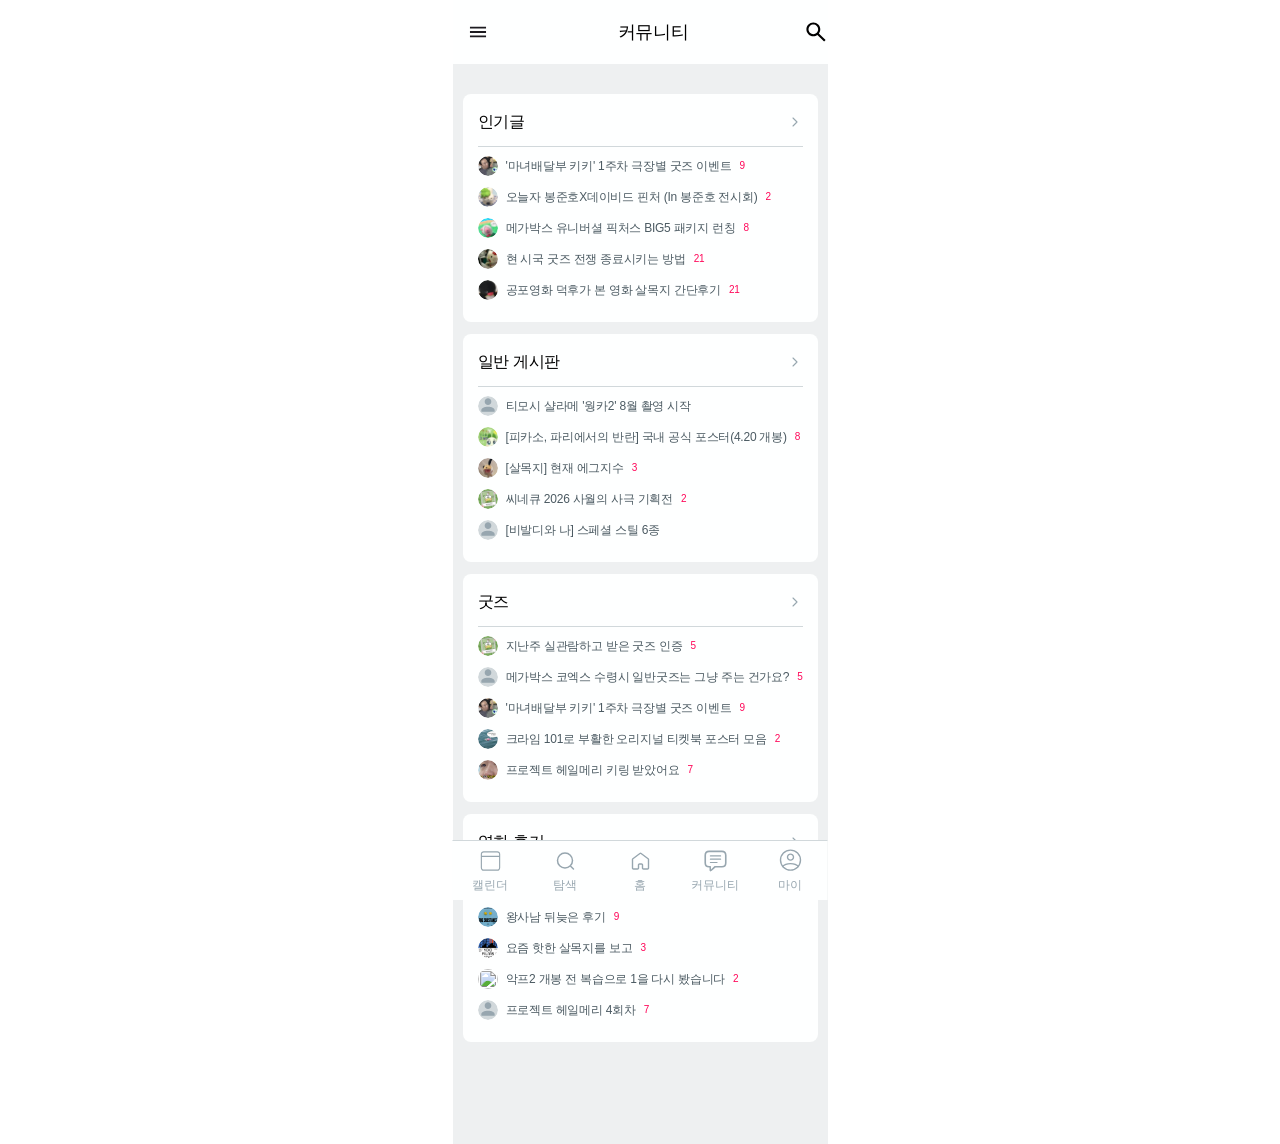
==== commit edc2b57a: "design: 상태바 지우기" ====
--- a/community.html
+++ b/community.html
@@ -15,9 +15,9 @@
   </head>
   <body>
     <section class="community-page">
-      <div class="status-bar">
+      <!-- <div class="status-bar">
         <img src="assets/icons/statusbar.svg" alt="" class="status-bar" />
-      </div>
+      </div> -->
 
       <header class="community-header">
         <button type="button" class="menu-btn" aria-label="메뉴">
--- a/css/style.css
+++ b/css/style.css
@@ -366,17 +366,6 @@
   text-align: center;
 }
 
-.status-bar {
-  width: 100%;
-  /* align-self: stretch; */
-  padding: 0 14px;
-}
-
-.status-bar img {
-  display: block;
-  width: 100%;
-  height: auto;
-}
 .onboarding-logo {
   width: 234px;
   height: auto;
@@ -557,14 +546,14 @@
   padding-bottom: 72px;
   background: var(--green-100);
 }
-.status-bar {
+/* .status-bar {
   padding: 0;
 }
 .status-bar img {
   width: 100%;
   display: block;
   height: auto;
-}
+} */
 
 .home-header {
   position: relative;
@@ -1456,10 +1445,10 @@
   left: 0px;
   right: 0px;
 }
-.status-bar {
-  width: 100%;
-  display: block;
-}
+/* .status-bar {
+  width: 100%;
+  display: block;
+} */
 .hero-nav {
   padding: 0 15px;
   display: flex;
